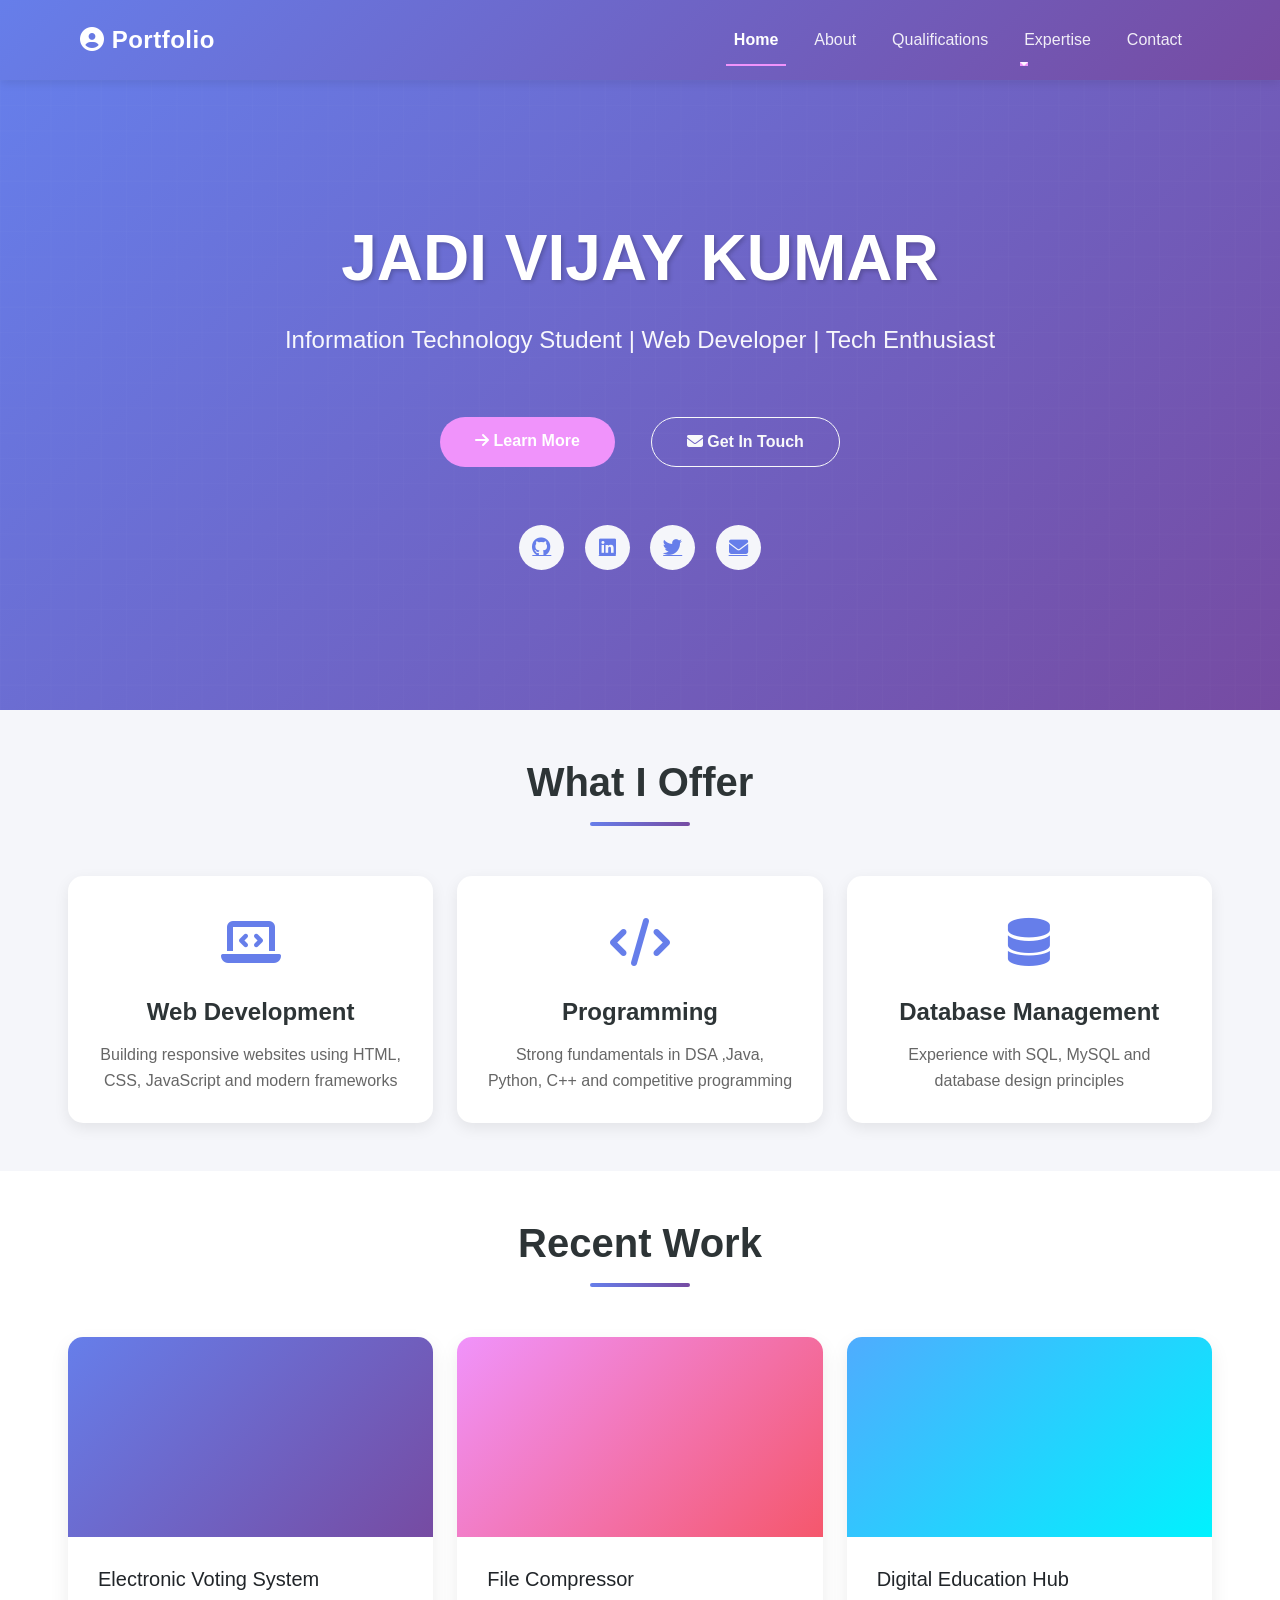
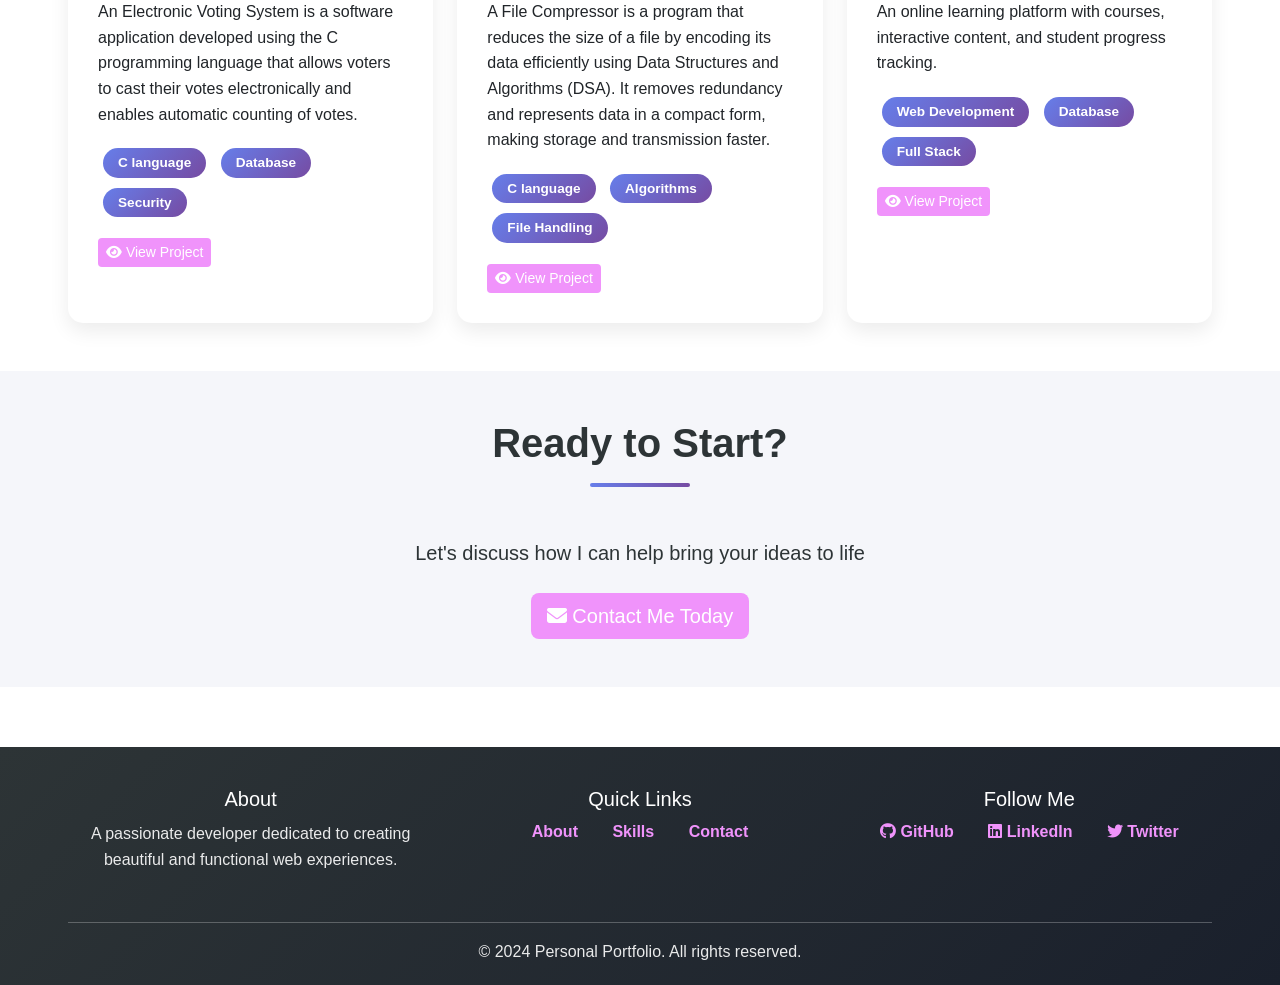
==== index.html @ 105557e4 "first commit" ====
<!DOCTYPE html>
<html lang="en">

<head>
  <meta charset="UTF-8">
  <meta name="viewport" content="width=device-width, initial-scale=1.0">
  <meta name="description" content="Professional Portfolio Website - Showcase your skills and projects">
  <meta name="author" content="Portfolio">
  <title>Home - Personal Portfolio</title>

  <!-- Bootstrap 5 CSS -->
  <link href="https://cdn.jsdelivr.net/npm/bootstrap@5.3.0/dist/css/bootstrap.min.css" rel="stylesheet">

  <!-- Font Awesome for Icons -->
  <link rel="stylesheet" href="https://cdnjs.cloudflare.com/ajax/libs/font-awesome/6.4.0/css/all.min.css">

  <!-- Custom CSS -->
  <link rel="stylesheet" href="css/style.css">

  <style>
    .feature-box {
      text-align: center;
      padding: 30px;
      border-radius: 15px;
      background: white;
      box-shadow: 0 5px 15px rgba(0, 0, 0, 0.08);
      transition: all 0.3s ease;
    }

    .feature-box:hover {
      transform: translateY(-10px);
      box-shadow: 0 15px 30px rgba(0, 0, 0, 0.15);
    }

    .feature-icon {
      font-size: 3rem;
      color: var(--primary-color);
      margin-bottom: 15px;
    }

    .feature-box h4 {
      color: var(--dark-color);
      font-weight: 700;
      margin: 15px 0;
    }

    .feature-box p {
      color: #666;
      margin: 0;
    }

    .stats-section {
      background: linear-gradient(135deg, var(--primary-color) 0%, var(--secondary-color) 100%);
      color: white;
      padding: 60px 20px;
    }

    .stat-item {
      text-align: center;
      margin: 20px 0;
    }

    .stat-number {
      font-size: 2.5rem;
      font-weight: 700;
      margin-bottom: 10px;
    }

    .stat-label {
      font-size: 1.1rem;
      opacity: 0.9;
    }
  </style>
</head>

<body>

  <!-- Navigation Bar -->
  <nav class="navbar navbar-expand-lg navbar-dark sticky-top">
    <div class="container-fluid px-lg-5">
      <a class="navbar-brand" href="index.html">
        <i class="fas fa-user-circle"></i> Portfolio
      </a>
      <button class="navbar-toggler" type="button" data-bs-toggle="collapse" data-bs-target="#navbarNav"
        aria-controls="navbarNav" aria-expanded="false" aria-label="Toggle navigation">
        <span class="navbar-toggler-icon"></span>
      </button>
      <div class="collapse navbar-collapse" id="navbarNav">
        <ul class="navbar-nav ms-auto">
          <li class="nav-item">
            <a class="nav-link active" aria-current="page" href="index.html">Home</a>
          </li>
          <li class="nav-item">
            <a class="nav-link" href="about.html">About</a>
          </li>
          <li class="nav-item">
            <a class="nav-link" href="qualifications.html">Qualifications</a>
          </li>
          <li class="nav-item dropdown">
            <a class="nav-link dropdown-toggle" href="#" id="navbarDropdown" role="button" data-bs-toggle="dropdown"
              aria-expanded="false">
              Expertise
            </a>
            <ul class="dropdown-menu" aria-labelledby="navbarDropdown">
              <li><a class="dropdown-item" href="skills.html">Skills</a></li>
              <li><a class="dropdown-item" href="certifications.html">Certifications</a></li>
            </ul>
          </li>
          <li class="nav-item">
            <a class="nav-link" href="contact.html">Contact</a>
          </li>
        </ul>
      </div>
    </div>
  </nav>

  <!-- Hero Section -->
  <section class="hero">
    <div class="hero-content">
      <h1 class="display-3 fw-bold mb-4">JADI VIJAY KUMAR</h1>
      <p class="lead mb-5">Information Technology Student | Web Developer | Tech Enthusiast</p>
      <div class="d-flex flex-wrap justify-content-center gap-3">
        <a href="about.html" class="btn btn-primary btn-lg">
          <i class="fas fa-arrow-right"></i> Learn More
        </a>
        <a href="contact.html" class="btn btn-outline-light btn-lg">
          <i class="fas fa-envelope"></i> Get In Touch
        </a>
      </div>

      <!-- Social Links -->
      <div class="social-links mt-5">
        <a href="#" data-bs-toggle="tooltip" title="GitHub">
          <i class="fab fa-github"></i>
        </a>
        <a href="#" data-bs-toggle="tooltip" title="LinkedIn">
          <i class="fab fa-linkedin"></i>
        </a>
        <a href="#" data-bs-toggle="tooltip" title="Twitter">
          <i class="fab fa-twitter"></i>
        </a>
        <a href="#" data-bs-toggle="tooltip" title="Email">
          <i class="fas fa-envelope"></i>
        </a>
      </div>
    </div>
  </section>

  <!-- Features Section -->
  <section class="py-5" style="background: #f5f6fa;">
    <div class="container-fluid px-lg-5">
      <h2 class="section-title">What I Offer</h2>
      <div class="row g-4">
        <div class="col-md-6 col-lg-4">
          <div class="feature-box">
            <div class="feature-icon">
              <i class="fas fa-laptop-code"></i>
            </div>
            <h4>Web Development</h4>
            <p>Building responsive websites using HTML, CSS, JavaScript and modern frameworks</p>
          </div>
        </div>
        <div class="col-md-6 col-lg-4">
          <div class="feature-box">
            <div class="feature-icon">
              <i class="fas fa-code"></i>
            </div>
            <h4>Programming</h4>
            <p>Strong fundamentals in DSA ,Java, Python, C++ and competitive programming</p>
          </div>
        </div>
        <div class="col-md-6 col-lg-4">
          <div class="feature-box">
            <div class="feature-icon">
              <i class="fas fa-database"></i>
            </div>
            <h4>Database Management</h4>
            <p>Experience with SQL, MySQL and database design principles</p>
          </div>
        </div>
      </div>
    </div>
  </section>

  <!-- Recent Work Section -->
  <section class="py-5">
    <div class="container-fluid px-lg-5">
      <h2 class="section-title">Recent Work</h2>
      <div class="row g-4">
        <div class="col-md-6 col-lg-4">
          <div class="card">
            <div style="background: linear-gradient(135deg, #667eea 0%, #764ba2 100%); height: 200px;"></div>
            <div class="card-body">
              <h5 class="card-title">Electronic Voting System</h5>
              <p class="card-text">An Electronic Voting System is a software application developed using the C programming language that allows voters to cast their votes electronically and enables automatic counting of votes.</p>
              <div class="mb-3">
                <span class="badge badge-primary">C language</span>
                <span class="badge badge-primary">Database</span>
                <span class="badge badge-primary">Security</span>
              </div>
              <a href="#" class="btn btn-primary btn-sm">
                <i class="fas fa-eye"></i> View Project
              </a>
            </div>
          </div>
        </div>
        <div class="col-md-6 col-lg-4">
          <div class="card">
            <div style="background: linear-gradient(135deg, #f093fb 0%, #f5576c 100%); height: 200px;"></div>
            <div class="card-body">
              <h5 class="card-title">File Compressor</h5>
              <p class="card-text">A File Compressor is a program that reduces the size of a file by encoding its data efficiently using Data Structures and Algorithms (DSA). It removes redundancy and represents data in a compact form, making storage and transmission faster.</p>
              <div class="mb-3">
                <span class="badge badge-primary">C language</span>
                <span class="badge badge-primary">Algorithms</span>
                <span class="badge badge-primary">File Handling</span>
              </div>
              <a href="#" class="btn btn-primary btn-sm">
                <i class="fas fa-eye"></i> View Project
              </a>
            </div>
          </div>
        </div>
        <div class="col-md-6 col-lg-4">
          <div class="card">
            <div style="background: linear-gradient(135deg, #4facfe 0%, #00f2fe 100%); height: 200px;"></div>
            <div class="card-body">
              <h5 class="card-title">Digital Education Hub</h5>
              <p class="card-text">An online learning platform with courses, interactive content, and student progress tracking.</p>
              <div class="mb-3">
                <span class="badge badge-primary">Web Development</span>
                <span class="badge badge-primary">Database</span>
                <span class="badge badge-primary">Full Stack</span>
              </div>
              <a href="#" class="btn btn-primary btn-sm">
                <i class="fas fa-eye"></i> View Project
              </a>
            </div>
          </div>
        </div>
      </div>
    </div>
  </section>

  <!-- Call to Action Section -->
  <section class="py-5" style="background: #f5f6fa;">
    <div class="container-fluid px-lg-5 text-center">
      <h2 class="section-title">Ready to Start?</h2>
      <p class="fs-5 mb-4">Let's discuss how I can help bring your ideas to life</p>
      <a href="contact.html" class="btn btn-primary btn-lg">
        <i class="fas fa-envelope"></i> Contact Me Today
      </a>
    </div>
  </section>

  <!-- Footer -->
  <footer>
    <div class="container-fluid px-lg-5">
      <div class="row mb-4">
        <div class="col-md-4 mb-3">
          <h5>About</h5>
          <p>A passionate developer dedicated to creating beautiful and functional web experiences.</p>
        </div>
        <div class="col-md-4 mb-3">
          <h5>Quick Links</h5>
          <div class="footer-links">
            <a href="about.html">About</a>
            <a href="skills.html">Skills</a>
            <a href="contact.html">Contact</a>
          </div>
        </div>
        <div class="col-md-4 mb-3">
          <h5>Follow Me</h5>
          <div class="footer-links">
            <a href="#"><i class="fab fa-github"></i> GitHub</a>
            <a href="#"><i class="fab fa-linkedin"></i> LinkedIn</a>
            <a href="#"><i class="fab fa-twitter"></i> Twitter</a>
          </div>
        </div>
      </div>
      <hr>
      <p class="mb-0">&copy; 2024 Personal Portfolio. All rights reserved.</p>
    </div>
  </footer>

  <!-- Bootstrap 5 JS Bundle -->
  <script src="https://cdn.jsdelivr.net/npm/bootstrap@5.3.0/dist/js/bootstrap.bundle.min.js"></script>

  <!-- Custom JS -->
  <script src="js/script.js"></script>

</body>

</html>
---- css/style.css ----
/* ==========================================
   Personal Portfolio Website - Custom CSS
   ========================================== */

:root {
  --primary-color: #667eea;
  --secondary-color: #764ba2;
  --accent-color: #f093fb;
  --dark-color: #2d3436;
  --light-color: #f5f6fa;
  --success-color: #10b981;
  --danger-color: #ef4444;
  --warning-color: #f59e0b;
}

* {
  transition: all 0.3s ease;
}

/* ==========================================
   General Styles
   ========================================== */

body {
  font-family: 'Segoe UI', Tahoma, Geneva, Verdana, sans-serif;
  color: var(--dark-color);
  line-height: 1.6;
  overflow-x: hidden;
}

html {
  scroll-behavior: smooth;
}

/* ==========================================
   Navbar Styles
   ========================================== */

.navbar {
  background: linear-gradient(135deg, var(--primary-color) 0%, var(--secondary-color) 100%);
  box-shadow: 0 2px 10px rgba(0, 0, 0, 0.1);
  padding: 1rem 2rem;
}

.navbar-brand {
  font-weight: 700;
  font-size: 1.5rem;
  color: white !important;
  letter-spacing: 0.5px;
}

.navbar-brand:hover {
  transform: scale(1.05);
}

.nav-link {
  color: rgba(255, 255, 255, 0.9) !important;
  font-weight: 500;
  margin: 0 10px;
  position: relative;
}

.nav-link::after {
  content: '';
  position: absolute;
  bottom: -5px;
  left: 0;
  width: 0;
  height: 2px;
  background: var(--accent-color);
  transition: width 0.3s ease;
}

.nav-link:hover::after,
.nav-link.active::after {
  width: 100%;
}

.nav-link.active {
  color: white !important;
  font-weight: 700;
}

.dropdown-menu {
  background: linear-gradient(135deg, var(--primary-color) 0%, var(--secondary-color) 100%);
  border: none;
  border-radius: 10px;
  margin-top: 10px;
  box-shadow: 0 5px 15px rgba(0, 0, 0, 0.2);
}

.dropdown-item {
  color: rgba(255, 255, 255, 0.9);
  font-weight: 500;
  transition: all 0.3s ease;
}

.dropdown-item:hover {
  background: rgba(255, 255, 255, 0.2);
  color: white;
  padding-left: 2rem;
}

/* ==========================================
   Hero Section / Jumbotron
   ========================================== */

.hero {
  background: linear-gradient(135deg, var(--primary-color) 0%, var(--secondary-color) 100%);
  color: white;
  padding: 120px 20px;
  text-align: center;
  min-height: 70vh;
  display: flex;
  align-items: center;
  justify-content: center;
  position: relative;
  overflow: hidden;
}

.hero::before {
  content: '';
  position: absolute;
  top: 0;
  left: 0;
  right: 0;
  bottom: 0;
  background: url('data:image/svg+xml,<svg xmlns="http://www.w3.org/2000/svg" viewBox="0 0 1000 1000"><defs><pattern id="grid" width="40" height="40" patternUnits="userSpaceOnUse"><path d="M 40 0 L 0 0 0 40" fill="none" stroke="rgba(255,255,255,0.1)" stroke-width="1"/></pattern></defs><rect width="1000" height="1000" fill="url(%23grid)" /></svg>');
  opacity: 0.5;
}

.hero-content {
  position: relative;
  z-index: 1;
  animation: fadeInUp 1s ease;
}

.hero h1 {
  font-size: 4rem;
  font-weight: 700;
  margin-bottom: 20px;
  text-shadow: 2px 2px 4px rgba(0, 0, 0, 0.2);
}

.hero p {
  font-size: 1.5rem;
  margin-bottom: 30px;
  opacity: 0.95;
}

.hero .btn {
  font-weight: 600;
  padding: 12px 35px;
  border-radius: 50px;
  margin: 10px;
  font-size: 1rem;
  transition: transform 0.3s ease, box-shadow 0.3s ease;
}

.btn-primary {
  background: var(--accent-color);
  border: none;
  color: white;
}

.btn-primary:hover {
  background: #ff77eb;
  transform: translateY(-3px);
  box-shadow: 0 10px 25px rgba(240, 147, 251, 0.4);
}

.btn-outline-light:hover {
  background: white;
  color: var(--primary-color);
  transform: translateY(-3px);
  box-shadow: 0 10px 25px rgba(255, 255, 255, 0.3);
}

/* ==========================================
   Section Styles
   ========================================== */

section {
  padding: 80px 20px;
}

.section-title {
  font-size: 2.5rem;
  font-weight: 700;
  color: var(--dark-color);
  margin-bottom: 50px;
  text-align: center;
  position: relative;
  padding-bottom: 20px;
}

.section-title::after {
  content: '';
  position: absolute;
  bottom: 0;
  left: 50%;
  transform: translateX(-50%);
  width: 100px;
  height: 4px;
  background: linear-gradient(90deg, var(--primary-color), var(--secondary-color));
  border-radius: 10px;
}

/* ==========================================
   Cards
   ========================================== */

.card {
  border: none;
  border-radius: 15px;
  overflow: hidden;
  box-shadow: 0 8px 20px rgba(0, 0, 0, 0.08);
  transition: transform 0.3s ease, box-shadow 0.3s ease;
  height: 100%;
}

.card:hover {
  transform: translateY(-10px);
  box-shadow: 0 15px 40px rgba(0, 0, 0, 0.15);
}

.card-body {
  padding: 30px;
}

.card-header {
  background: linear-gradient(135deg, var(--primary-color) 0%, var(--secondary-color) 100%);
  color: white;
  border: none;
  padding: 20px 30px;
  font-weight: 600;
}

/* ==========================================
   Profile Section
   ========================================== */

.profile-img {
  width: 150px;
  height: 150px;
  border-radius: 50%;
  object-fit: cover;
  border: 5px solid var(--primary-color);
  box-shadow: 0 8px 20px rgba(102, 126, 234, 0.3);
  margin: 20px auto;
}

.social-links a {
  display: inline-flex;
  align-items: center;
  justify-content: center;
  width: 45px;
  height: 45px;
  background: var(--light-color);
  color: var(--primary-color);
  border-radius: 50%;
  margin: 0 8px;
  font-size: 1.2rem;
  transition: all 0.3s ease;
}

.social-links a:hover {
  background: linear-gradient(135deg, var(--primary-color) 0%, var(--secondary-color) 100%);
  color: white;
  transform: translateY(-5px);
}

/* ==========================================
   Progress Bars
   ========================================== */

.progress {
  height: 10px;
  border-radius: 10px;
  background: var(--light-color);
  margin-bottom: 20px;
  box-shadow: inset 0 2px 4px rgba(0, 0, 0, 0.05);
}

.progress-bar {
  border-radius: 10px;
  background: linear-gradient(90deg, var(--primary-color), var(--secondary-color));
  font-weight: 600;
}

.skill-item {
  margin-bottom: 30px;
}

.skill-name {
  font-weight: 600;
  color: var(--dark-color);
  margin-bottom: 8px;
  display: flex;
  justify-content: space-between;
}

.skill-percentage {
  color: var(--primary-color);
  font-weight: 700;
}

/* ==========================================
   Badges
   ========================================== */

.badge {
  padding: 8px 15px;
  border-radius: 20px;
  font-weight: 600;
  font-size: 0.85rem;
  margin: 5px;
  display: inline-block;
}

.badge-primary {
  background: linear-gradient(135deg, var(--primary-color), var(--secondary-color));
}

.badge-success {
  background: var(--success-color);
}

.badge-warning {
  background: var(--warning-color);
}

/* ==========================================
   Tables
   ========================================== */

.table {
  border-radius: 10px;
  overflow: hidden;
}

.table thead {
  background: linear-gradient(135deg, var(--primary-color) 0%, var(--secondary-color) 100%);
  color: white;
}

.table th {
  border: none;
  padding: 15px;
  font-weight: 600;
  letter-spacing: 0.5px;
}

.table td {
  padding: 12px 15px;
  vertical-align: middle;
  border-color: #e0e0e0;
}

.table tbody tr:hover {
  background: var(--light-color);
}

.table-striped tbody tr:nth-of-type(odd) {
  background: rgba(102, 126, 234, 0.05);
}

/* ==========================================
   Forms
   ========================================== */

.form-control,
.form-select {
  border: 2px solid #e0e0e0;
  border-radius: 10px;
  padding: 12px 15px;
  font-size: 1rem;
  transition: all 0.3s ease;
}

.form-control:focus,
.form-select:focus {
  border-color: var(--primary-color);
  box-shadow: 0 0 0 0.2rem rgba(102, 126, 234, 0.25);
  color: var(--dark-color);
}

.form-label {
  font-weight: 600;
  color: var(--dark-color);
  margin-bottom: 8px;
}

.input-group-text {
  background: white;
  border: 2px solid #e0e0e0;
  border-right: none;
  color: var(--primary-color);
  font-weight: 600;
}

.input-group .form-control:focus {
  border-left: 2px solid var(--primary-color);
}

/* ==========================================
   Alerts
   ========================================== */

.alert {
  border: none;
  border-radius: 10px;
  border-left: 5px solid;
  padding: 15px 20px;
  margin-bottom: 20px;
}

.alert-success {
  background: rgba(16, 185, 129, 0.1);
  border-left-color: var(--success-color);
  color: var(--success-color);
}

.alert-danger {
  background: rgba(239, 68, 68, 0.1);
  border-left-color: var(--danger-color);
  color: var(--danger-color);
}

.alert-warning {
  background: rgba(245, 158, 11, 0.1);
  border-left-color: var(--warning-color);
  color: var(--warning-color);
}

/* ==========================================
   Modal
   ========================================== */

.modal-content {
  border: none;
  border-radius: 15px;
  box-shadow: 0 20px 60px rgba(0, 0, 0, 0.3);
}

.modal-header {
  background: linear-gradient(135deg, var(--primary-color) 0%, var(--secondary-color) 100%);
  color: white;
  border: none;
  padding: 25px;
  border-radius: 15px 15px 0 0;
}

.modal-title {
  font-weight: 700;
  font-size: 1.3rem;
  letter-spacing: 0.5px;
}

.btn-close {
  filter: brightness(0) invert(1);
  opacity: 0.7;
}

.btn-close:hover {
  opacity: 1;
}

/* ==========================================
   Accordion
   ========================================== */

.accordion-button {
  background: white;
  color: var(--dark-color);
  font-weight: 600;
  border: 2px solid #e0e0e0;
  border-radius: 10px;
  margin-bottom: 10px;
}

.accordion-button:not(.collapsed) {
  background: linear-gradient(135deg, var(--primary-color) 0%, var(--secondary-color) 100%);
  color: white;
  border-color: transparent;
  box-shadow: none;
}

.accordion-button:focus {
  border-color: var(--primary-color);
  box-shadow: 0 0 0 0.25rem rgba(102, 126, 234, 0.25);
}

.accordion-body {
  background: var(--light-color);
  border: 2px solid #e0e0e0;
  border-top: none;
  border-radius: 0 0 10px 10px;
  padding: 20px;
}

/* ==========================================
   Carousel
   ========================================== */

.carousel {
  border-radius: 15px;
  overflow: hidden;
  box-shadow: 0 10px 30px rgba(0, 0, 0, 0.15);
}

.carousel-item {
  height: 500px;
  background: var(--light-color);
}

.carousel-caption {
  background: linear-gradient(to top, rgba(0, 0, 0, 0.8), transparent);
  bottom: 0;
  left: 0;
  right: 0;
  top: auto;
  padding: 40px 20px 20px;
}

.carousel-control-prev-icon,
.carousel-control-next-icon {
  background: rgba(102, 126, 234, 0.7);
  padding: 20px;
  border-radius: 50%;
}

/* ==========================================
   Animations
   ========================================== */

@keyframes fadeInUp {
  from {
    opacity: 0;
    transform: translateY(30px);
  }
  to {
    opacity: 1;
    transform: translateY(0);
  }
}

@keyframes slideInLeft {
  from {
    opacity: 0;
    transform: translateX(-50px);
  }
  to {
    opacity: 1;
    transform: translateX(0);
  }
}

.fade-in-up {
  animation: fadeInUp 0.8s ease;
}

.slide-in-left {
  animation: slideInLeft 0.8s ease;
}

/* ==========================================
   Footer
   ========================================== */

footer {
  background: linear-gradient(135deg, var(--dark-color) 0%, #1a202c 100%);
  color: white;
  padding: 40px 20px 20px;
  text-align: center;
  margin-top: 60px;
}

footer p {
  margin: 10px 0;
  opacity: 0.9;
}

.footer-links a {
  color: var(--accent-color);
  text-decoration: none;
  font-weight: 600;
  margin: 0 15px;
}

.footer-links a:hover {
  text-decoration: underline;
  color: white;
}

/* ==========================================
   Responsive Design
   ========================================== */

@media (max-width: 768px) {
  .hero h1 {
    font-size: 2.5rem;
  }

  .hero p {
    font-size: 1.1rem;
  }

  .section-title {
    font-size: 2rem;
  }

  section {
    padding: 60px 15px;
  }

  .navbar {
    padding: 1rem 1rem;
  }

  .nav-link {
    margin: 10px 0;
  }

  .card {
    margin-bottom: 20px;
  }

  .profile-img {
    width: 120px;
    height: 120px;
  }

  .table {
    font-size: 0.9rem;
  }

  .table th,
  .table td {
    padding: 10px;
  }
}

@media (max-width: 576px) {
  .hero {
    padding: 80px 15px;
    min-height: 60vh;
  }

  .hero h1 {
    font-size: 2rem;
  }

  .hero p {
    font-size: 1rem;
  }

  .hero .btn {
    padding: 10px 25px;
    font-size: 0.9rem;
    margin: 5px;
    width: 100%;
  }

  .social-links a {
    width: 40px;
    height: 40px;
    margin: 5px 5px;
  }

  .skill-item {
    margin-bottom: 20px;
  }
}

/* ==========================================
   Utility Classes
   ========================================== */

.text-gradient {
  background: linear-gradient(135deg, var(--primary-color), var(--secondary-color));
  -webkit-background-clip: text;
  -webkit-text-fill-color: transparent;
  background-clip: text;
}

.shadow-custom {
  box-shadow: 0 8px 20px rgba(0, 0, 0, 0.1) !important;
}

.border-gradient {
  border-top: 3px solid;
  border-image: linear-gradient(90deg, var(--primary-color), var(--secondary-color)) 1;
}

.rounded-custom {
  border-radius: 15px;
}

.transition-all {
  transition: all 0.3s ease;
}
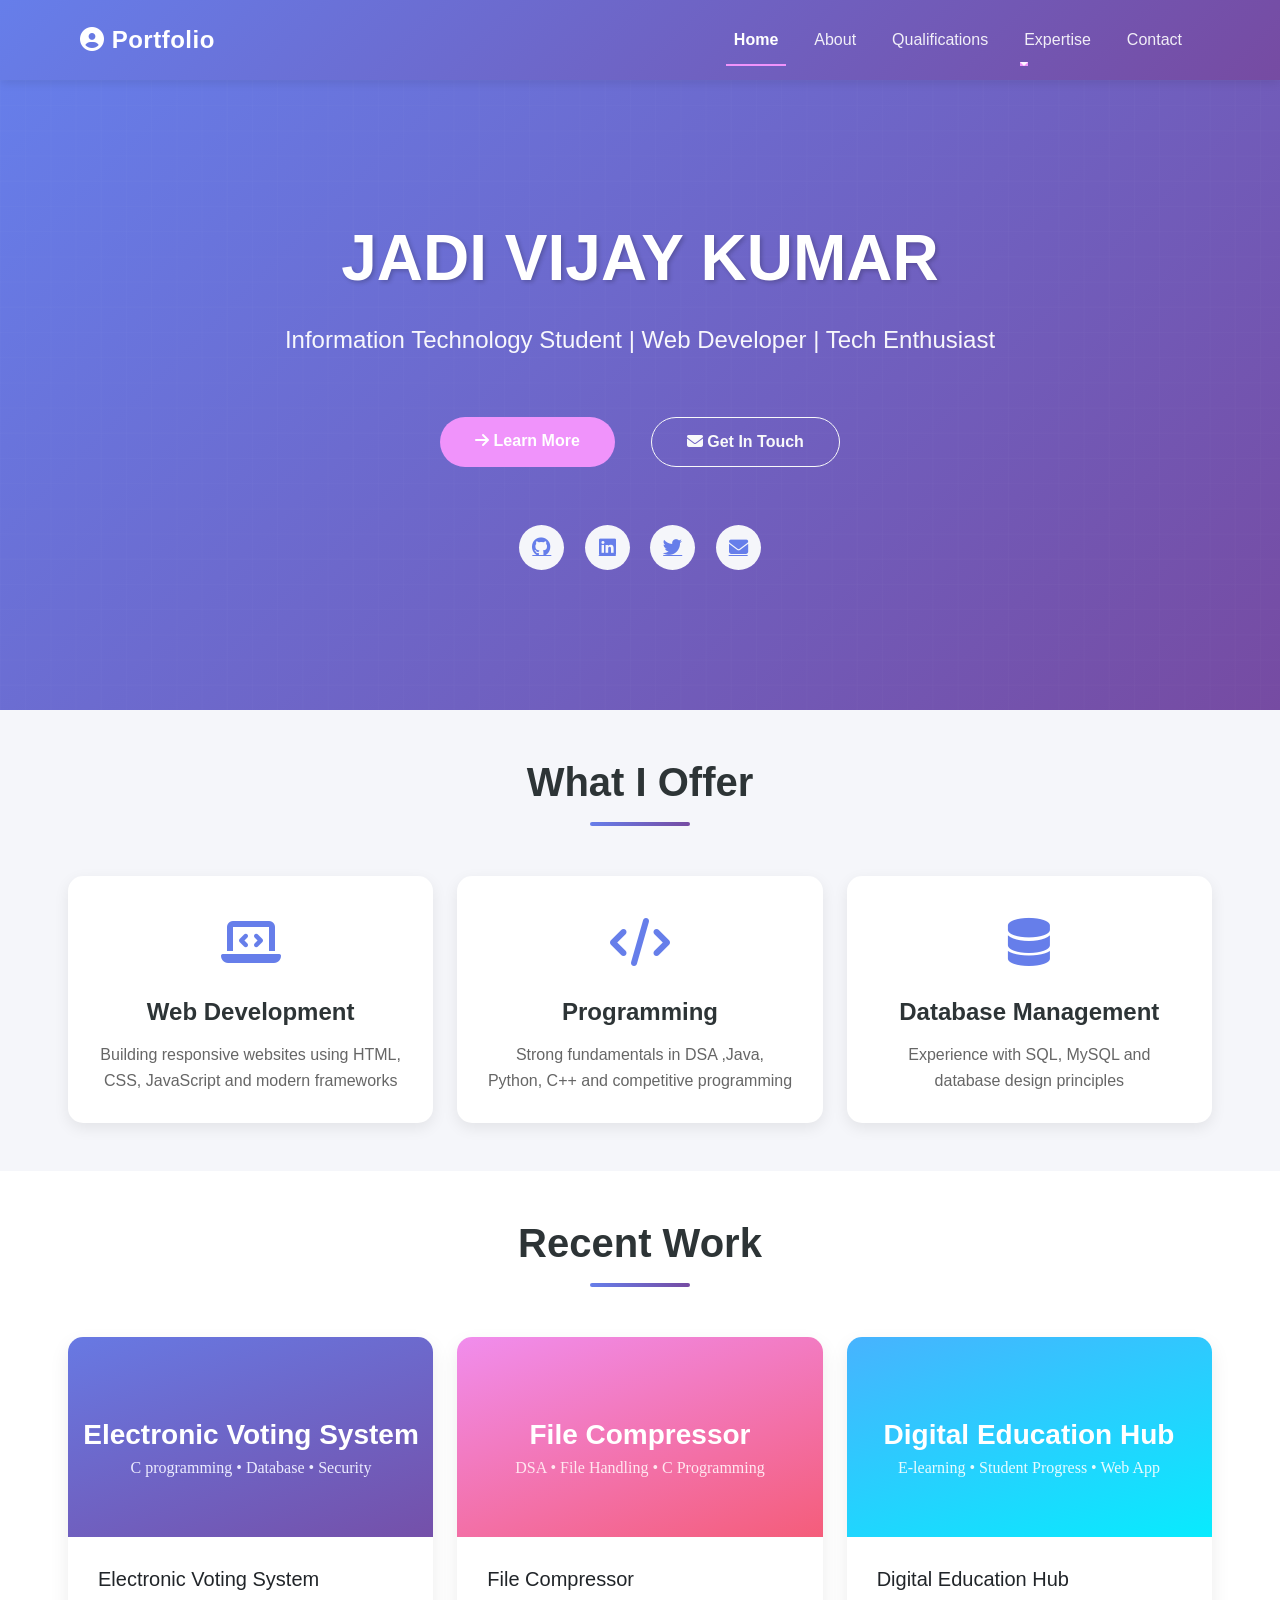
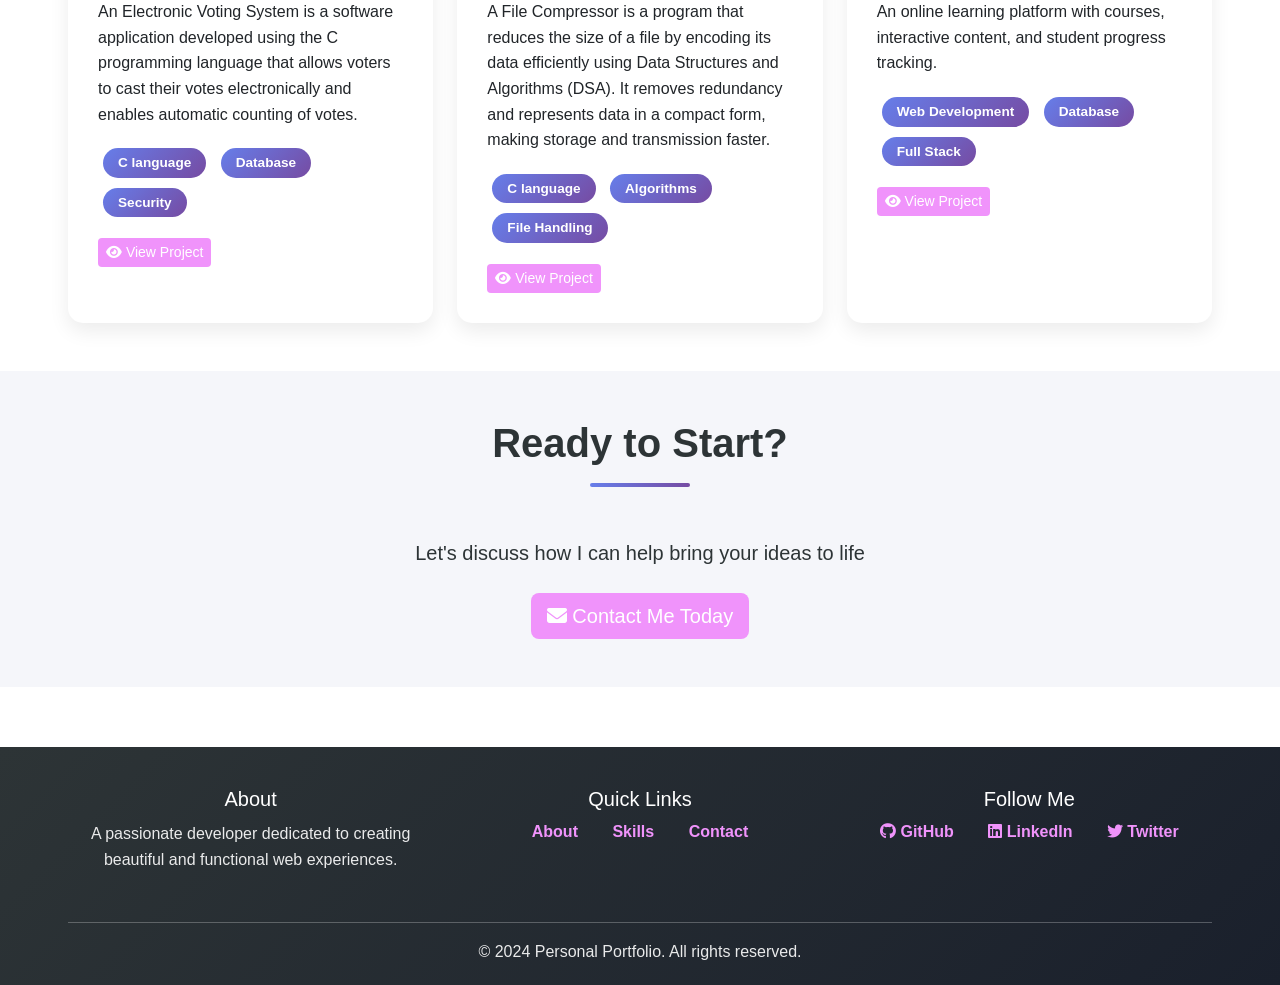
==== commit 44a11681: "fixed" ====
--- a/index.html
+++ b/index.html
@@ -130,10 +130,10 @@
 
       <!-- Social Links -->
       <div class="social-links mt-5">
-        <a href="#" data-bs-toggle="tooltip" title="GitHub">
+        <a href="https://github.com/vijaykumar352" class="social-icon" data-bs-toggle="tooltip" title="GitHub" data-bs-toggle="tooltip" title="GitHub">
           <i class="fab fa-github"></i>
         </a>
-        <a href="#" data-bs-toggle="tooltip" title="LinkedIn">
+        <a href="https://www.linkedin.com/in/jadi-vijaykumar-2a01b6332?utm_source=share_via&utm_content=profile&utm_medium=member_android" class="social-icon" data-bs-toggle="tooltip" title="LinkedIn" data-bs-toggle="tooltip" title="LinkedIn">
           <i class="fab fa-linkedin"></i>
         </a>
         <a href="#" data-bs-toggle="tooltip" title="Twitter">
@@ -189,7 +189,7 @@
       <div class="row g-4">
         <div class="col-md-6 col-lg-4">
           <div class="card">
-            <div style="background: linear-gradient(135deg, #667eea 0%, #764ba2 100%); height: 200px;"></div>
+            <img src="assets/images/electronic-voting-system.svg" alt="Electronic Voting System" class="project-img">
             <div class="card-body">
               <h5 class="card-title">Electronic Voting System</h5>
               <p class="card-text">An Electronic Voting System is a software application developed using the C programming language that allows voters to cast their votes electronically and enables automatic counting of votes.</p>
@@ -206,7 +206,7 @@
         </div>
         <div class="col-md-6 col-lg-4">
           <div class="card">
-            <div style="background: linear-gradient(135deg, #f093fb 0%, #f5576c 100%); height: 200px;"></div>
+            <img src="assets/images/file-compressor.svg" alt="File Compressor" class="project-img">
             <div class="card-body">
               <h5 class="card-title">File Compressor</h5>
               <p class="card-text">A File Compressor is a program that reduces the size of a file by encoding its data efficiently using Data Structures and Algorithms (DSA). It removes redundancy and represents data in a compact form, making storage and transmission faster.</p>
@@ -223,7 +223,7 @@
         </div>
         <div class="col-md-6 col-lg-4">
           <div class="card">
-            <div style="background: linear-gradient(135deg, #4facfe 0%, #00f2fe 100%); height: 200px;"></div>
+            <img src="assets/images/digital-education-hub.svg" alt="Digital Education Hub" class="project-img">
             <div class="card-body">
               <h5 class="card-title">Digital Education Hub</h5>
               <p class="card-text">An online learning platform with courses, interactive content, and student progress tracking.</p>
@@ -272,8 +272,12 @@
         <div class="col-md-4 mb-3">
           <h5>Follow Me</h5>
           <div class="footer-links">
-            <a href="#"><i class="fab fa-github"></i> GitHub</a>
-            <a href="#"><i class="fab fa-linkedin"></i> LinkedIn</a>
+            <a href="https://github.com/vijaykumar352" class="social-icon" data-bs-toggle="tooltip" title="GitHub">
+              <i class="fab fa-github"></i> GitHub
+            </a>
+            <a href="https://www.linkedin.com/in/jadi-vijaykumar-2a01b6332?utm_source=share_via&utm_content=profile&utm_medium=member_android" class="social-icon" data-bs-toggle="tooltip" title="LinkedIn">
+              <i class="fab fa-linkedin"></i> LinkedIn
+            </a>
             <a href="#"><i class="fab fa-twitter"></i> Twitter</a>
           </div>
         </div>
--- a/css/style.css
+++ b/css/style.css
@@ -222,6 +222,13 @@
 .card:hover {
   transform: translateY(-10px);
   box-shadow: 0 15px 40px rgba(0, 0, 0, 0.15);
+}
+
+.project-img {
+  width: 100%;
+  height: 200px;
+  object-fit: cover;
+  display: block;
 }
 
 .card-body {
